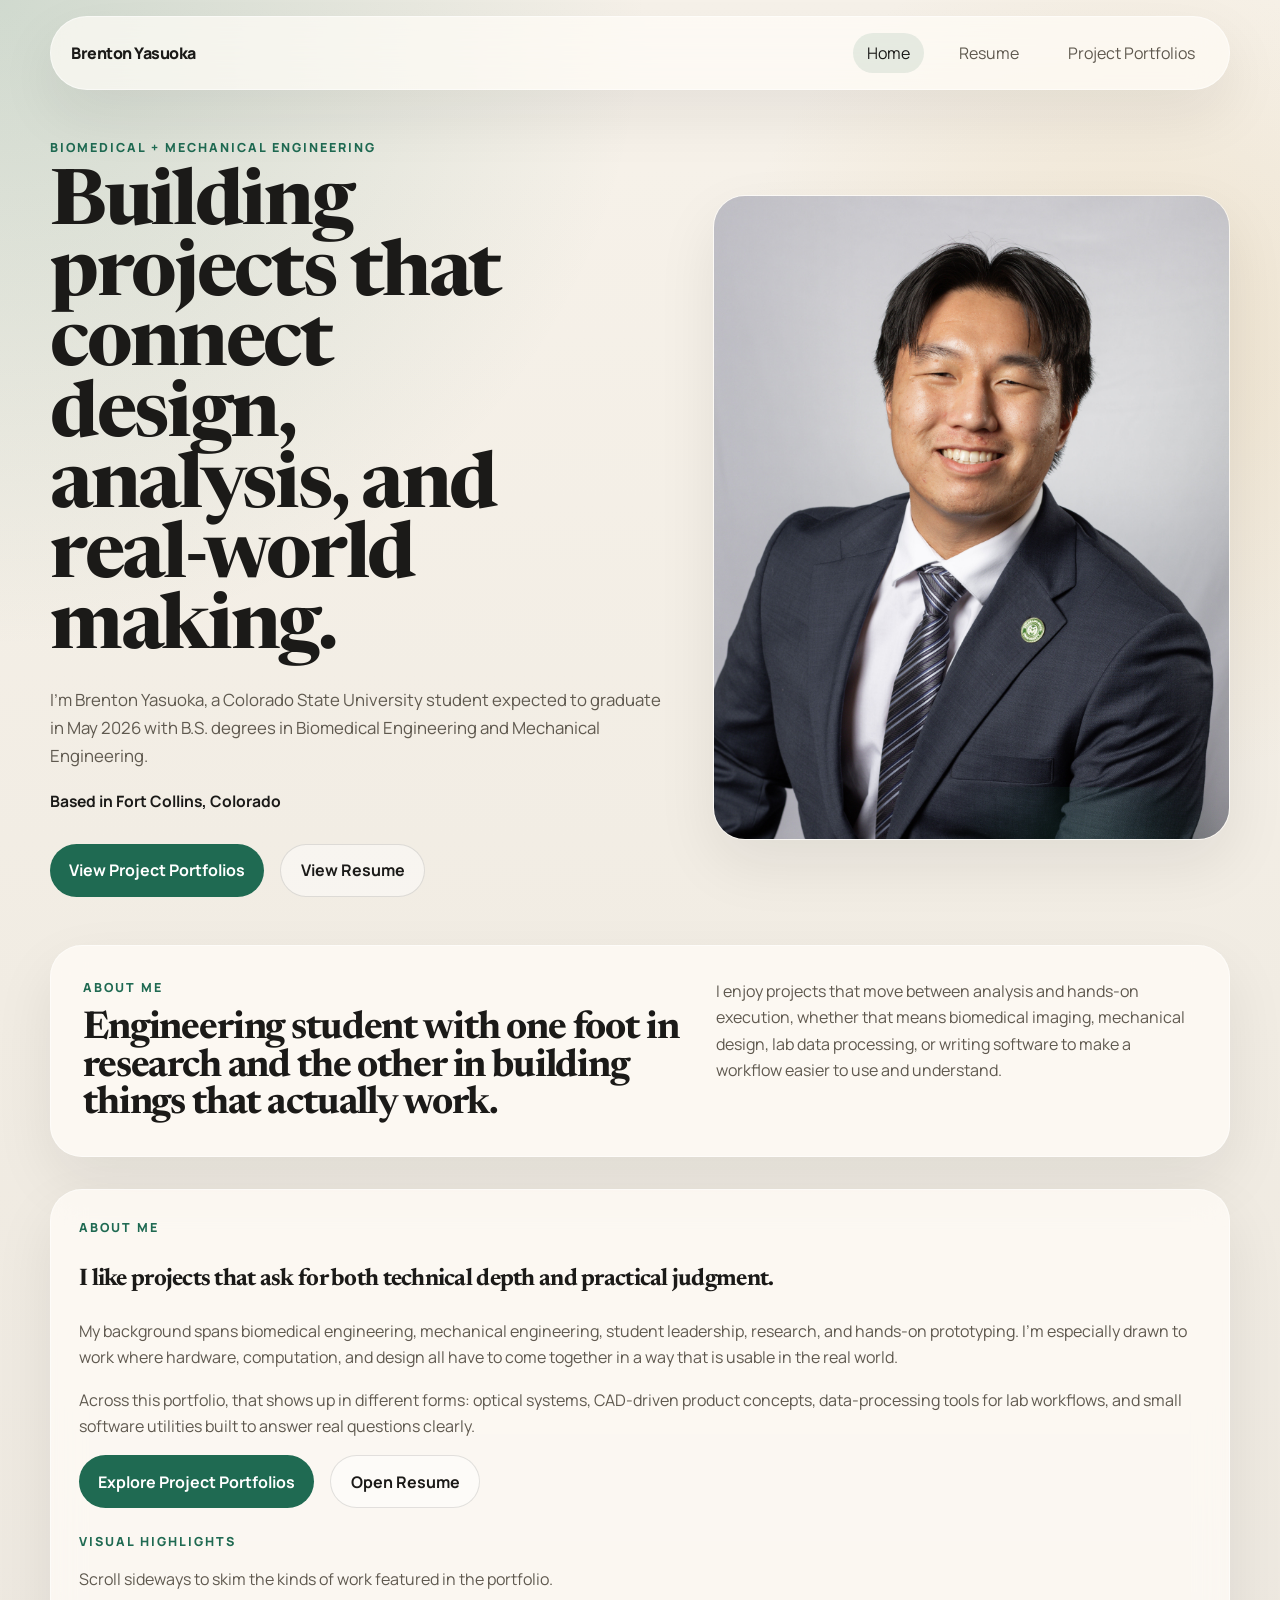
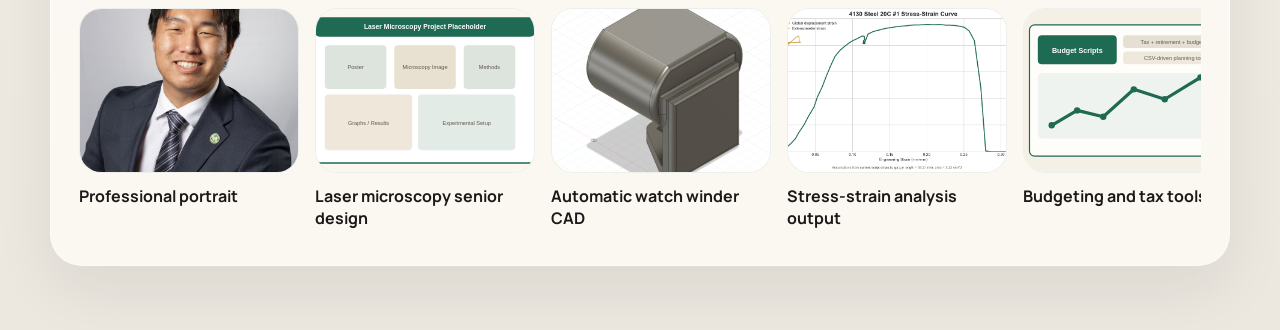
==== index.html @ e3ad14b7 "Initial portfolio site" ====
<!DOCTYPE html>
<html lang="en">
  <head>
    <meta charset="UTF-8" />
    <meta name="viewport" content="width=device-width, initial-scale=1.0" />
    <title>Brenton Yasuoka | Portfolio</title>
    <meta
      name="description"
      content="Engineering portfolio for Brenton Yasuoka featuring biomedical, mechanical, and design projects."
    />
    <link rel="preconnect" href="https://fonts.googleapis.com" />
    <link rel="preconnect" href="https://fonts.gstatic.com" crossorigin />
    <link
      href="https://fonts.googleapis.com/css2?family=Manrope:wght@400;500;700;800&family=Newsreader:opsz,wght@6..72,400;6..72,600&display=swap"
      rel="stylesheet"
    />
    <link rel="stylesheet" href="styles.css" />
  </head>
  <body>
    <div class="site-shell">
      <header class="site-header">
        <a class="brand" href="index.html">Brenton Yasuoka</a>
        <button
          class="menu-toggle"
          type="button"
          aria-expanded="false"
          aria-controls="site-nav"
        >
          Menu
        </button>
        <nav id="site-nav" class="site-nav">
          <a class="is-active" href="index.html">Home</a>
          <a href="resume.html">Resume</a>
          <a href="projects.html">Project Portfolios</a>
        </nav>
      </header>

      <main>
        <section class="hero">
          <div class="hero-copy">
            <p class="eyebrow">Biomedical + Mechanical Engineering</p>
            <h1>Building projects that connect design, analysis, and real-world making.</h1>
            <p class="hero-text">
              I’m Brenton Yasuoka, a Colorado State University student expected to graduate in May 2026
              with B.S. degrees in Biomedical Engineering and Mechanical Engineering.
            </p>
            <p class="hero-location">Based in Fort Collins, Colorado</p>
            <div class="hero-actions">
              <a class="button button-primary" href="projects.html">View Project Portfolios</a>
              <a class="button button-secondary" href="resume.html">View Resume</a>
            </div>
          </div>

          <div class="hero-visual">
            <div class="portrait-frame">
              <img
                src="assets/images/bmes_headshot.jpeg"
                alt="Professional headshot of Brenton Yasuoka"
              />
            </div>
          </div>
        </section>

        <section class="featured-band">
          <div>
            <p class="section-kicker">About Me</p>
            <h2>Engineering student with one foot in research and the other in building things that actually work.</h2>
          </div>
          <p>
            I enjoy projects that move between analysis and hands-on execution, whether that means
            biomedical imaging, mechanical design, lab data processing, or writing software to make a
            workflow easier to use and understand.
          </p>
        </section>

        <section class="about-home panel">
          <div class="about-copy">
            <p class="section-kicker">About Me</p>
            <h2>I like projects that ask for both technical depth and practical judgment.</h2>
            <p>
              My background spans biomedical engineering, mechanical engineering, student leadership,
              research, and hands-on prototyping. I’m especially drawn to work where hardware,
              computation, and design all have to come together in a way that is usable in the real
              world.
            </p>
            <p>
              Across this portfolio, that shows up in different forms: optical systems, CAD-driven
              product concepts, data-processing tools for lab workflows, and small software utilities
              built to answer real questions clearly.
            </p>
            <div class="hero-actions">
              <a class="button button-primary" href="projects.html">Explore Project Portfolios</a>
              <a class="button button-secondary" href="resume.html">Open Resume</a>
            </div>
          </div>

          <div class="image-wheel-panel">
            <p class="section-kicker">Visual Highlights</p>
            <p class="image-wheel-copy">Scroll sideways to skim the kinds of work featured in the portfolio.</p>
            <div class="image-wheel" aria-label="Scrollable gallery of portfolio images">
              <figure class="wheel-card">
                <img
                  src="assets/images/bmes_headshot.jpeg"
                  alt="Professional headshot of Brenton Yasuoka"
                />
                <figcaption>Professional portrait</figcaption>
              </figure>
              <figure class="wheel-card">
                <img
                  src="assets/laser-microscopy-placeholder.svg"
                  alt="Laser microscopy project visual"
                />
                <figcaption>Laser microscopy senior design</figcaption>
              </figure>
              <figure class="wheel-card">
                <img
                  src="project-files/watch-winder/watchWinderImage1.png"
                  alt="Automatic watch winder CAD render"
                />
                <figcaption>Automatic watch winder CAD</figcaption>
              </figure>
              <figure class="wheel-card">
                <img
                  src="assets/images/4130-steel-20c-1-stress-strain.png"
                  alt="Generated 4130 steel stress strain graph"
                />
                <figcaption>Stress-strain analysis output</figcaption>
              </figure>
              <figure class="wheel-card">
                <img
                  src="assets/budget-scripts-placeholder.svg"
                  alt="Budgeting scripts project visual"
                />
                <figcaption>Budgeting and tax tools</figcaption>
              </figure>
            </div>
          </div>
        </section>
      </main>
    </div>

    <script src="script.js"></script>
  </body>
</html>
---- styles.css ----
:root {
  --bg: #f3efe7;
  --surface: rgba(255, 252, 247, 0.78);
  --surface-strong: #fffdf9;
  --text: #1b1a18;
  --muted: #5f594f;
  --line: rgba(27, 26, 24, 0.12);
  --accent: #1f6a52;
  --accent-soft: #d8eee5;
  --shadow: 0 24px 60px rgba(26, 25, 22, 0.08);
  --radius-lg: 32px;
  --radius-md: 20px;
  --radius-sm: 14px;
  --max-width: 1180px;
}

*,
*::before,
*::after {
  box-sizing: border-box;
}

html {
  scroll-behavior: smooth;
}

body {
  margin: 0;
  font-family: "Manrope", sans-serif;
  color: var(--text);
  background:
    radial-gradient(circle at top left, rgba(31, 106, 82, 0.18), transparent 28%),
    radial-gradient(circle at 90% 18%, rgba(203, 165, 91, 0.18), transparent 22%),
    linear-gradient(180deg, #f7f2ea 0%, #f1ece3 52%, #ece7df 100%);
}

img,
video {
  display: block;
  width: 100%;
  border-radius: var(--radius-md);
}

a {
  color: inherit;
  text-decoration: none;
}

p {
  margin: 0;
  line-height: 1.65;
  color: var(--muted);
}

h1,
h2,
h3 {
  margin: 0;
  color: var(--text);
}

h1,
h2 {
  font-family: "Newsreader", serif;
  letter-spacing: -0.03em;
}

.site-shell {
  width: min(calc(100% - 2rem), var(--max-width));
  margin: 0 auto;
  padding-bottom: 4rem;
}

.site-header {
  position: sticky;
  top: 1rem;
  z-index: 10;
  display: flex;
  align-items: center;
  justify-content: space-between;
  gap: 1rem;
  margin-top: 1rem;
  padding: 1rem 1.25rem;
  border: 1px solid rgba(255, 255, 255, 0.5);
  border-radius: 999px;
  background: rgba(255, 252, 247, 0.7);
  backdrop-filter: blur(18px);
  box-shadow: var(--shadow);
}

.brand {
  font-weight: 800;
  letter-spacing: -0.03em;
}

.site-nav {
  display: flex;
  align-items: center;
  gap: 1.25rem;
}

.site-nav a {
  padding: 0.55rem 0.9rem;
  border-radius: 999px;
  color: var(--muted);
  transition: 180ms ease;
}

.site-nav a:hover,
.site-nav a.is-active {
  color: var(--text);
  background: rgba(31, 106, 82, 0.1);
}

.menu-toggle {
  display: none;
  border: 0;
  border-radius: 999px;
  padding: 0.7rem 1rem;
  background: var(--accent);
  color: white;
  font: inherit;
}

.hero,
.featured-band,
.timeline-strip,
.content-page {
  animation: rise 700ms ease both;
}

.hero {
  display: grid;
  grid-template-columns: 1.1fr 0.9fr;
  gap: 2rem;
  align-items: center;
  min-height: calc(100vh - 9rem);
  padding: 3rem 0 2rem;
}

.eyebrow,
.section-kicker,
.project-tag,
.note-label {
  margin-bottom: 0.8rem;
  text-transform: uppercase;
  letter-spacing: 0.16em;
  font-size: 0.78rem;
  font-weight: 800;
  color: var(--accent);
}

.hero h1 {
  max-width: 10ch;
  font-size: clamp(3rem, 6vw, 5.8rem);
  line-height: 0.92;
}

.hero-text {
  max-width: 62ch;
  margin: 1.3rem 0 0;
  font-size: 1.05rem;
}

.hero-location {
  margin: 1.25rem 0 1.8rem;
  font-size: 0.98rem;
  font-weight: 700;
  color: var(--text);
}

.hero-actions {
  display: flex;
  flex-wrap: wrap;
  gap: 1rem;
}

.button {
  display: inline-flex;
  align-items: center;
  justify-content: center;
  min-height: 48px;
  padding: 0.9rem 1.2rem;
  border-radius: 999px;
  font-weight: 700;
}

.button-primary {
  background: var(--accent);
  color: #fff;
}

.button-secondary {
  border: 1px solid var(--line);
  background: rgba(255, 255, 255, 0.45);
}

.hero-visual {
  position: relative;
}

.portrait-frame {
  position: relative;
  overflow: hidden;
  border-radius: var(--radius-lg);
  border: 1px solid rgba(255, 255, 255, 0.6);
  box-shadow: var(--shadow);
}

.portrait-frame::after {
  content: "";
  position: absolute;
  inset: auto -10% -20% 35%;
  height: 180px;
  background: radial-gradient(circle, rgba(31, 106, 82, 0.25), transparent 70%);
}

.floating-note {
  position: absolute;
  left: -1.25rem;
  bottom: 1.5rem;
  max-width: 240px;
  padding: 1rem 1.1rem;
  border-radius: var(--radius-md);
  background: rgba(255, 253, 249, 0.92);
  box-shadow: var(--shadow);
}

.featured-band,
.timeline-strip,
.panel,
.project-card {
  border: 1px solid rgba(255, 255, 255, 0.48);
  background: var(--surface);
  backdrop-filter: blur(16px);
  box-shadow: var(--shadow);
}

.featured-band,
.timeline-strip {
  display: grid;
  grid-template-columns: 1fr 0.8fr;
  gap: 2rem;
  padding: 2rem;
  margin: 1rem 0 2rem;
  border-radius: var(--radius-lg);
}

.featured-band h2,
.timeline-copy h2,
.page-intro h1 {
  font-size: clamp(2rem, 3vw, 3.2rem);
  line-height: 0.98;
}

.project-grid {
  display: grid;
  grid-template-columns: repeat(2, minmax(0, 1fr));
  gap: 1.5rem;
}

.about-home {
  display: grid;
  gap: 1.5rem;
}

.preview-card {
  cursor: default;
}

.section-action {
  display: flex;
  justify-content: center;
  margin: 2rem 0 0;
}

.project-meta-grid {
  display: grid;
  grid-template-columns: repeat(2, minmax(0, 1fr));
  gap: 1.5rem;
  margin-top: 1.5rem;
  align-items: start;
}

.resume-top {
  margin-bottom: 1.5rem;
}

.resume-download h2 {
  margin-bottom: 0.75rem;
}

.resume-layout {
  display: grid;
  grid-template-columns: repeat(2, minmax(0, 1fr));
  gap: 1.5rem;
  margin-top: 1.5rem;
  align-items: start;
}

.resume-section {
  margin-top: 1.5rem;
}

.resume-entry + .resume-entry {
  margin-top: 2rem;
  padding-top: 2rem;
  border-top: 1px solid var(--line);
}

.resume-entry-header {
  display: flex;
  justify-content: space-between;
  gap: 1rem;
  align-items: baseline;
  margin-bottom: 0.85rem;
}

.resume-subhead,
.resume-date {
  margin: 0;
}

.resume-subhead {
  color: var(--text);
  font-weight: 700;
}

.resume-date {
  color: var(--muted);
  font-weight: 700;
  white-space: nowrap;
}

.resume-list li + li {
  margin-top: 0.75rem;
}

.compact-entry h2,
.skills-group h2 {
  font-size: 1.2rem;
}

.skills-group + .skills-group {
  margin-top: 1.5rem;
  padding-top: 1.5rem;
  border-top: 1px solid var(--line);
}

.inline-link {
  color: var(--accent);
  font-weight: 700;
}

.project-card {
  overflow: hidden;
  border-radius: var(--radius-lg);
  transform: translateY(0);
  transition: transform 220ms ease, box-shadow 220ms ease;
}

.project-card:hover {
  transform: translateY(-6px);
  box-shadow: 0 30px 80px rgba(26, 25, 22, 0.14);
}

.project-card-large {
  grid-column: span 2;
  display: grid;
  grid-template-columns: 1.1fr 0.9fr;
}

.project-media {
  min-height: 280px;
}

.project-media img,
.project-media video,
.project-hero-image {
  height: 100%;
  object-fit: cover;
}

.project-body {
  padding: 1.6rem;
}

.project-body h3,
.panel h2 {
  margin-bottom: 0.65rem;
  font-size: 1.5rem;
}

.text-link {
  display: inline-flex;
  align-items: center;
  margin-top: 1rem;
  font-weight: 800;
  color: var(--accent);
}

.timeline-list {
  display: grid;
  gap: 1rem;
}

.timeline-item {
  display: grid;
  grid-template-columns: auto 1fr;
  gap: 1rem;
  align-items: start;
}

.timeline-item span {
  display: inline-flex;
  width: 2.5rem;
  height: 2.5rem;
  align-items: center;
  justify-content: center;
  border-radius: 999px;
  background: var(--accent-soft);
  color: var(--accent);
  font-weight: 800;
}

.content-page {
  padding: 3rem 0 2rem;
}

.content-page > section + section {
  margin-top: 1.5rem;
}

.page-intro {
  margin-bottom: 2rem;
}

.two-column {
  display: grid;
  grid-template-columns: repeat(2, minmax(0, 1fr));
  gap: 1.5rem;
  align-items: start;
}

.panel {
  padding: 1.75rem;
  border-radius: var(--radius-lg);
}

.panel > :first-child {
  margin-top: 0;
}

.panel > :last-child {
  margin-bottom: 0;
}

.accent-panel {
  background:
    linear-gradient(135deg, rgba(31, 106, 82, 0.12), rgba(255, 253, 249, 0.88)),
    var(--surface);
}

.full-width-panel {
  margin-top: 1.5rem;
}

.clean-list {
  margin: 0;
  padding-left: 1.25rem;
  color: var(--muted);
}

.clean-list li + li {
  margin-top: 0.65rem;
}

.project-hero {
  display: grid;
  grid-template-columns: 1fr 420px;
  gap: 1.5rem;
  align-items: center;
}

.case-grid {
  display: grid;
  grid-template-columns: repeat(2, minmax(0, 1fr));
  gap: 1rem 1.5rem;
}

.detail-grid {
  display: grid;
  grid-template-columns: repeat(2, minmax(0, 1fr));
  gap: 1.25rem 1.5rem;
}

.artifact-links {
  display: flex;
  flex-wrap: wrap;
  gap: 0.9rem;
  margin-top: 0.5rem;
}

.stacked-links {
  flex-direction: column;
  align-items: flex-start;
}

.about-copy {
  display: grid;
  gap: 1rem;
}

.image-wheel-panel {
  overflow: hidden;
}

.image-wheel-copy {
  margin-bottom: 1rem;
}

.image-wheel {
  display: grid;
  grid-auto-flow: column;
  grid-auto-columns: minmax(220px, 300px);
  gap: 1rem;
  overflow-x: auto;
  padding-bottom: 0.5rem;
  scroll-snap-type: x proximity;
}

.image-wheel::-webkit-scrollbar {
  height: 10px;
}

.image-wheel::-webkit-scrollbar-thumb {
  background: rgba(31, 106, 82, 0.3);
  border-radius: 999px;
}

.wheel-card {
  margin: 0;
  scroll-snap-align: start;
}

.wheel-card img {
  aspect-ratio: 4 / 3;
  object-fit: cover;
  border-radius: 22px;
  border: 1px solid rgba(31, 106, 82, 0.08);
  background: rgba(255, 255, 255, 0.55);
}

.wheel-card figcaption {
  margin-top: 0.75rem;
  color: var(--text);
  font-weight: 700;
}

.budget-form {
  display: grid;
  grid-template-columns: repeat(3, minmax(0, 1fr));
  gap: 1rem;
  align-items: end;
  margin-top: 1rem;
}

.field {
  display: grid;
  gap: 0.45rem;
}

.field span {
  font-weight: 700;
  color: var(--text);
}

.field input,
.field select {
  width: 100%;
  min-height: 48px;
  padding: 0.85rem 1rem;
  border: 1px solid var(--line);
  border-radius: 16px;
  background: rgba(255, 255, 255, 0.65);
  color: var(--text);
  font: inherit;
}

.form-status {
  min-height: 1.5rem;
  margin-top: 0.9rem;
  color: var(--accent);
  font-weight: 700;
}

.budget-results {
  display: grid;
  grid-template-columns: repeat(3, minmax(0, 1fr));
  gap: 1rem;
  margin-top: 1rem;
}

.result-card {
  padding: 1rem 1.1rem;
  border: 1px solid rgba(31, 106, 82, 0.16);
  border-radius: 20px;
  background: rgba(255, 255, 255, 0.5);
}

.result-card span {
  display: block;
  margin-bottom: 0.35rem;
  color: var(--muted);
  font-size: 0.92rem;
}

.result-card strong {
  color: var(--text);
  font-size: 1.15rem;
}

@keyframes rise {
  from {
    opacity: 0;
    transform: translateY(18px);
  }

  to {
    opacity: 1;
    transform: translateY(0);
  }
}

@media (max-width: 900px) {
  .hero,
  .featured-band,
  .timeline-strip,
  .project-card-large,
  .two-column,
  .resume-layout,
  .project-meta-grid,
  .project-hero,
  .case-grid,
  .detail-grid,
  .budget-form,
  .budget-results,
  .project-grid {
    grid-template-columns: 1fr;
  }

  .hero {
    min-height: auto;
    padding-top: 2rem;
  }

  .project-card-large {
    grid-column: auto;
  }

  .floating-note {
    position: static;
    margin-top: 1rem;
  }

  .resume-entry-header {
    flex-direction: column;
    align-items: flex-start;
  }

  .resume-date {
    white-space: normal;
  }
}

@media (max-width: 720px) {
  .site-shell {
    width: min(calc(100% - 1rem), var(--max-width));
  }

  .site-header {
    align-items: flex-start;
    border-radius: 28px;
  }

  .menu-toggle {
    display: inline-flex;
  }

  .site-nav {
    position: absolute;
    top: calc(100% + 0.75rem);
    left: 0;
    right: 0;
    display: none;
    flex-direction: column;
    align-items: stretch;
    padding: 0.8rem;
    border-radius: 24px;
    background: rgba(255, 252, 247, 0.95);
    box-shadow: var(--shadow);
  }

  .site-nav.is-open {
    display: flex;
  }

  .hero h1 {
    max-width: none;
  }
}
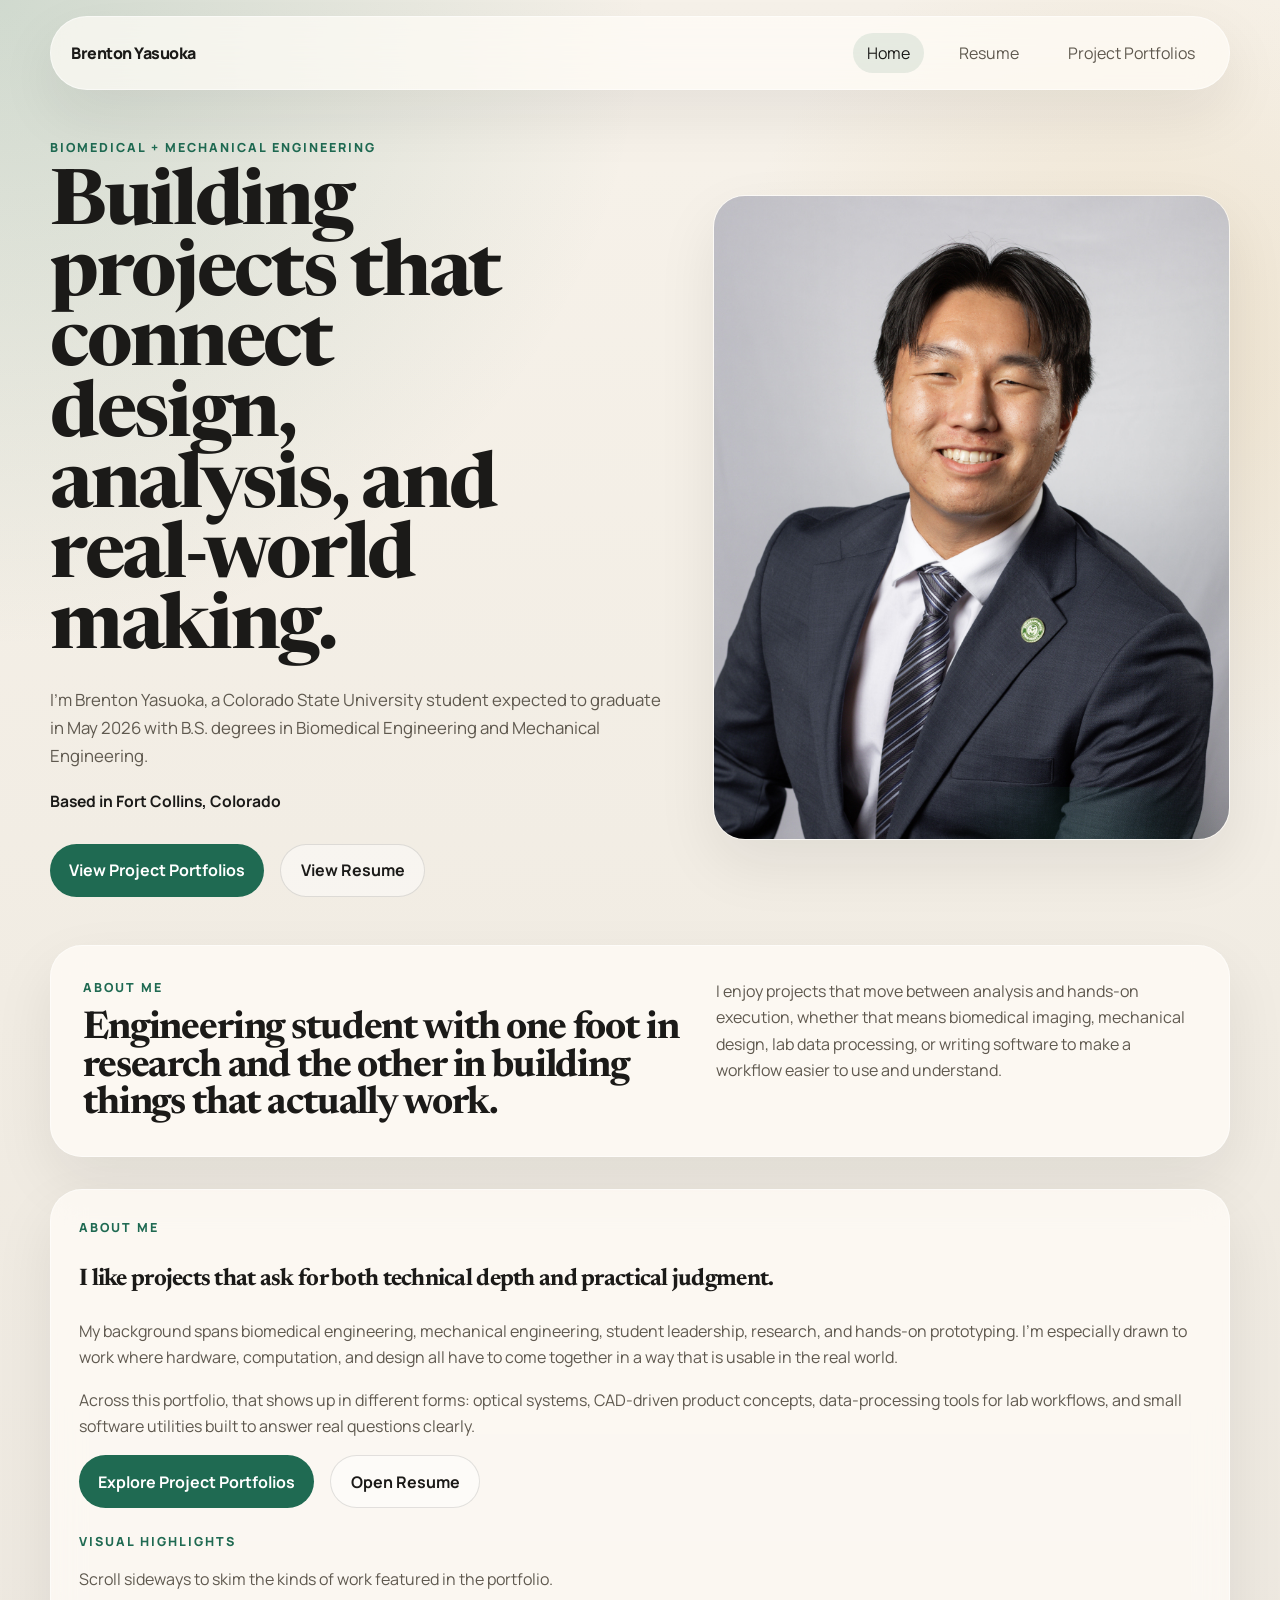
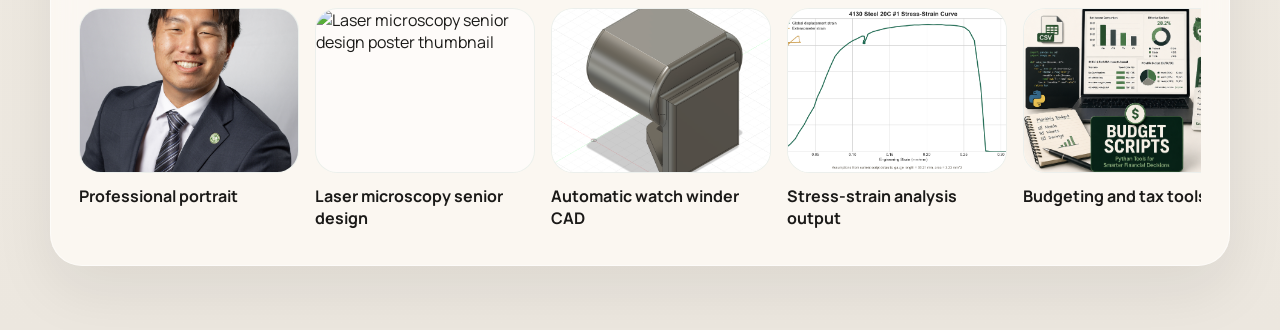
==== commit f1193429: "Add project thumbnails and budget header image" ====
--- a/index.html
+++ b/index.html
@@ -107,8 +107,8 @@
               </figure>
               <figure class="wheel-card">
                 <img
-                  src="assets/laser-microscopy-placeholder.svg"
-                  alt="Laser microscopy project visual"
+                  src="project-files/laser-microscopy-sr-design/Edays poster thumbnail.png"
+                  alt="Laser microscopy senior design poster thumbnail"
                 />
                 <figcaption>Laser microscopy senior design</figcaption>
               </figure>
@@ -128,8 +128,8 @@
               </figure>
               <figure class="wheel-card">
                 <img
-                  src="assets/budget-scripts-placeholder.svg"
-                  alt="Budgeting scripts project visual"
+                  src="project-files/budget-scripts/BudgetScriptThumbnail.png"
+                  alt="Budget scripts project thumbnail"
                 />
                 <figcaption>Budgeting and tax tools</figcaption>
               </figure>
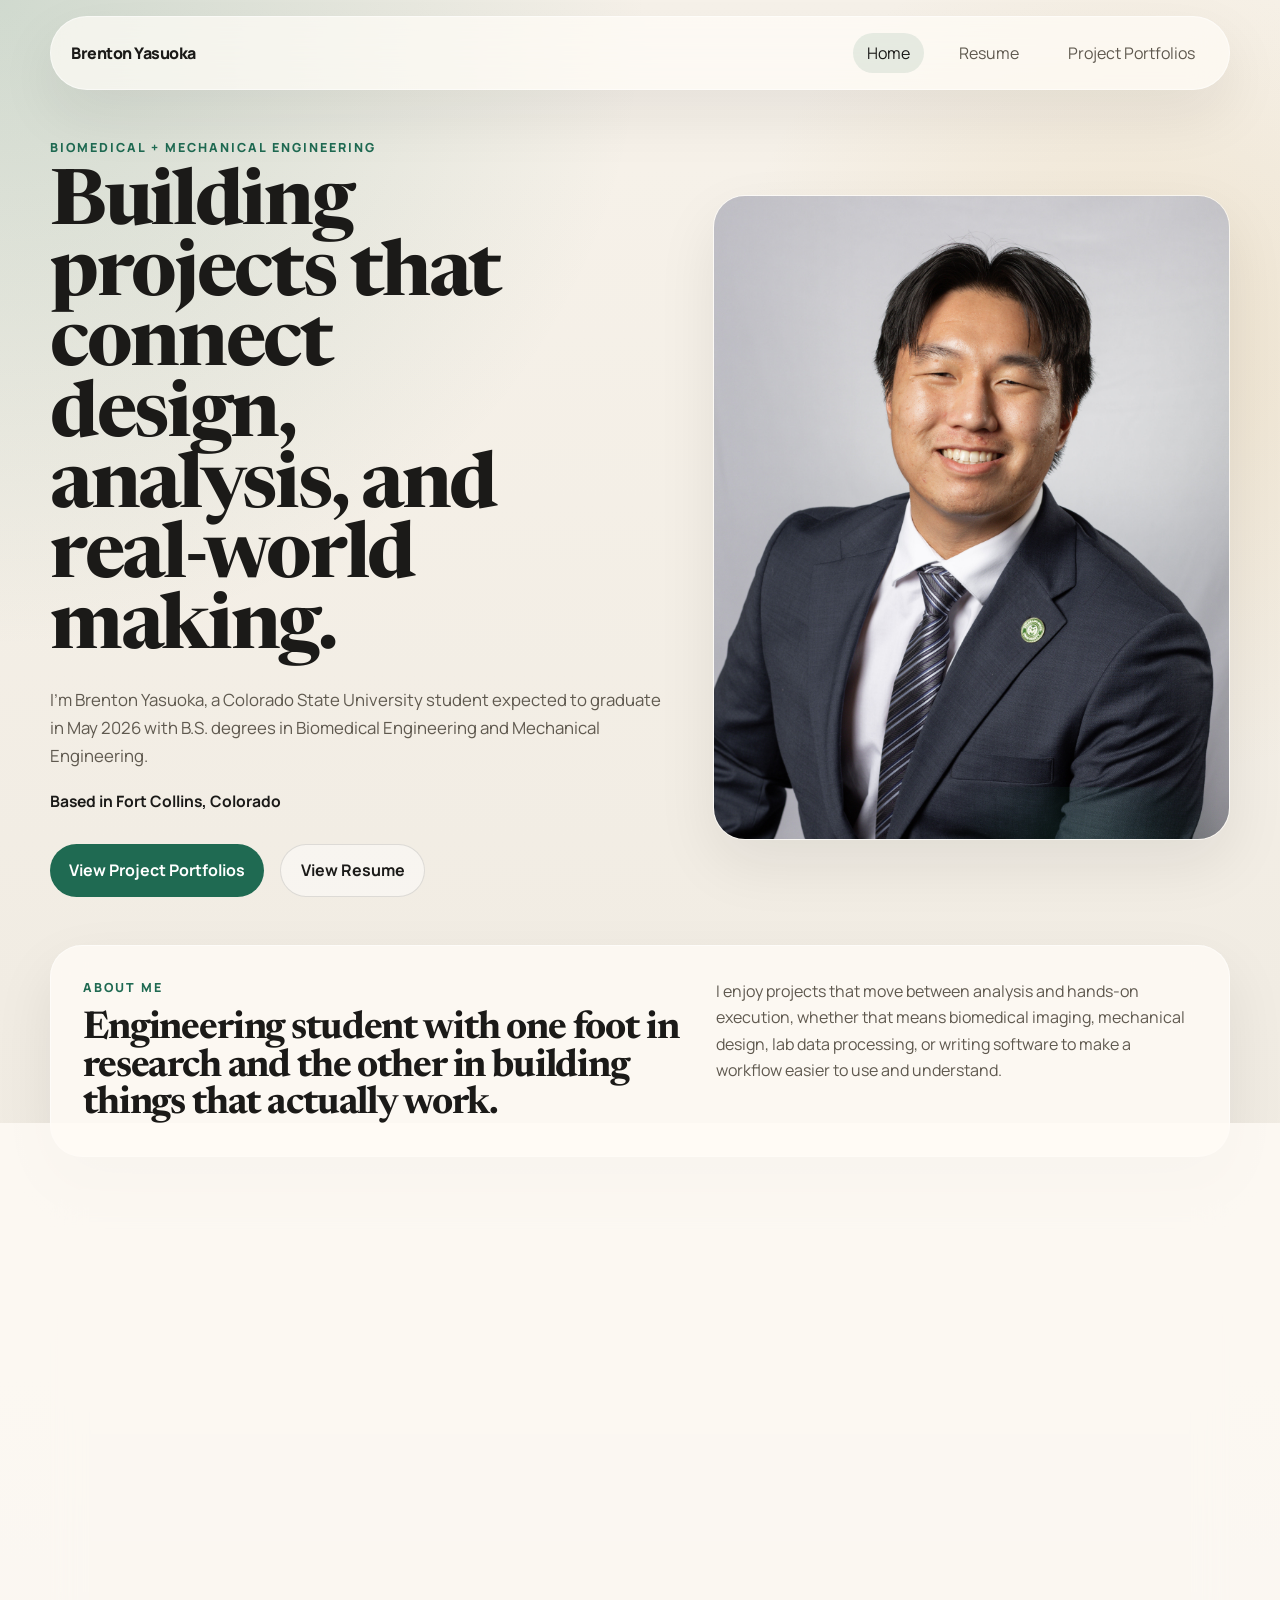
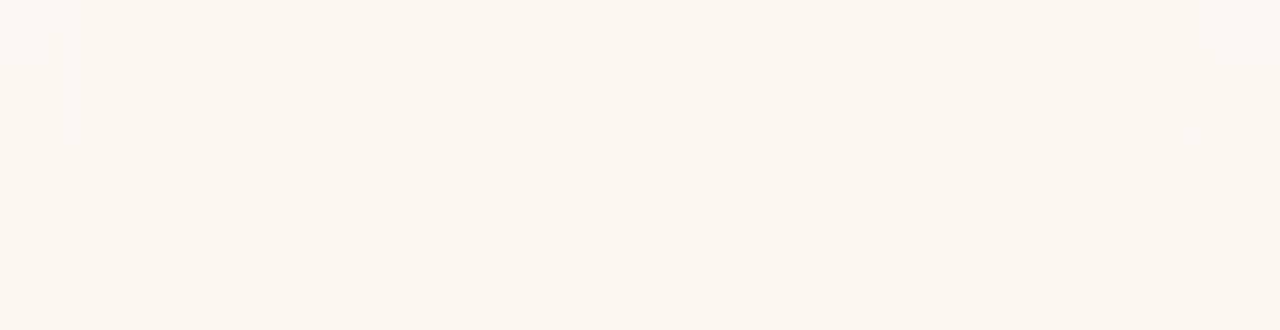
==== commit 34fefa9e: "Show new projects on homepage and portfolio grid" ====
--- a/index.html
+++ b/index.html
@@ -121,6 +121,13 @@
               </figure>
               <figure class="wheel-card">
                 <img
+                  src="assets/images/kodak-respooler-hero.JPG"
+                  alt="Kodak thermal ribbon respooler machine"
+                />
+                <figcaption>Kodak thermal ribbon respooler</figcaption>
+              </figure>
+              <figure class="wheel-card">
+                <img
                   src="assets/images/4130-steel-20c-1-stress-strain.png"
                   alt="Generated 4130 steel stress strain graph"
                 />
@@ -133,6 +140,20 @@
                 />
                 <figcaption>Budgeting and tax tools</figcaption>
               </figure>
+              <figure class="wheel-card">
+                <img
+                  src="assets/images/hulk-smash-preview.png"
+                  alt="Hulk Smash can crusher project preview"
+                />
+                <figcaption>Hulk Smash can crusher</figcaption>
+              </figure>
+              <figure class="wheel-card">
+                <img
+                  src="assets/images/rc-boat-preview.png"
+                  alt="RC battle boat project preview"
+                />
+                <figcaption>RC battle boat</figcaption>
+              </figure>
             </div>
           </div>
         </section>
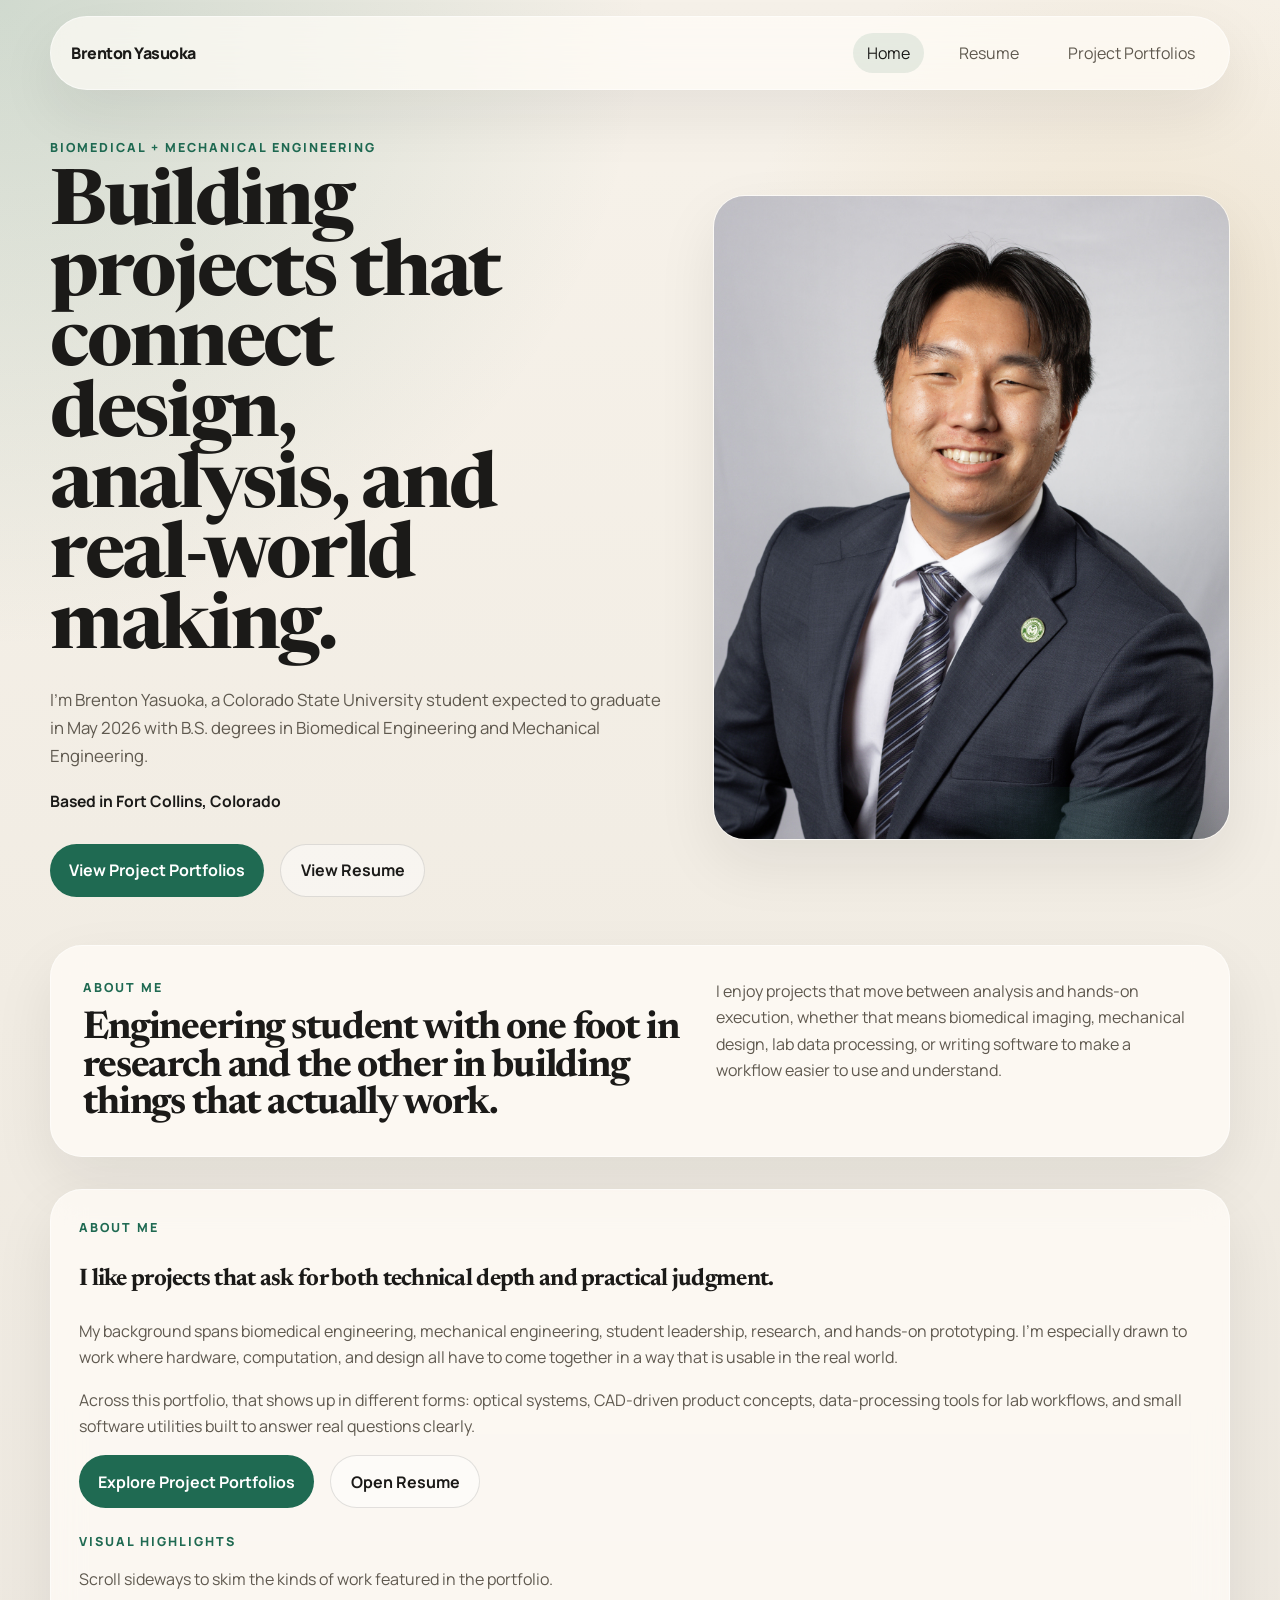
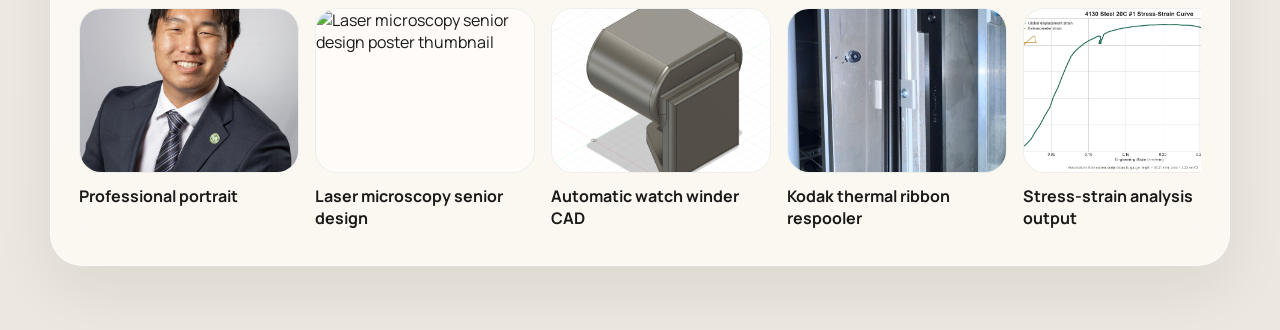
==== commit 7b6ec15c: "Link homepage project strip into portfolio grid" ====
--- a/index.html
+++ b/index.html
@@ -106,53 +106,67 @@
                 <figcaption>Professional portrait</figcaption>
               </figure>
               <figure class="wheel-card">
-                <img
-                  src="project-files/laser-microscopy-sr-design/Edays poster thumbnail.png"
-                  alt="Laser microscopy senior design poster thumbnail"
-                />
-                <figcaption>Laser microscopy senior design</figcaption>
+                <a class="wheel-card-link" href="projects.html#laser-microscopy">
+                  <img
+                    src="project-files/laser-microscopy-sr-design/Edays poster thumbnail.png"
+                    alt="Laser microscopy senior design poster thumbnail"
+                  />
+                  <figcaption>Laser microscopy senior design</figcaption>
+                </a>
               </figure>
               <figure class="wheel-card">
-                <img
-                  src="project-files/watch-winder/watchWinderImage1.png"
-                  alt="Automatic watch winder CAD render"
-                />
-                <figcaption>Automatic watch winder CAD</figcaption>
+                <a class="wheel-card-link" href="projects.html#watch-winder">
+                  <img
+                    src="project-files/watch-winder/watchWinderImage1.png"
+                    alt="Automatic watch winder CAD render"
+                  />
+                  <figcaption>Automatic watch winder CAD</figcaption>
+                </a>
               </figure>
               <figure class="wheel-card">
-                <img
-                  src="assets/images/kodak-respooler-hero.JPG"
-                  alt="Kodak thermal ribbon respooler machine"
-                />
-                <figcaption>Kodak thermal ribbon respooler</figcaption>
+                <a class="wheel-card-link" href="projects.html#kodak-respooler">
+                  <img
+                    src="assets/images/kodak-respooler-hero.JPG"
+                    alt="Kodak thermal ribbon respooler machine"
+                  />
+                  <figcaption>Kodak thermal ribbon respooler</figcaption>
+                </a>
               </figure>
               <figure class="wheel-card">
-                <img
-                  src="assets/images/4130-steel-20c-1-stress-strain.png"
-                  alt="Generated 4130 steel stress strain graph"
-                />
-                <figcaption>Stress-strain analysis output</figcaption>
+                <a class="wheel-card-link" href="projects.html#labview-stress-strain">
+                  <img
+                    src="assets/images/4130-steel-20c-1-stress-strain.png"
+                    alt="Generated 4130 steel stress strain graph"
+                  />
+                  <figcaption>Stress-strain analysis output</figcaption>
+                </a>
               </figure>
               <figure class="wheel-card">
-                <img
-                  src="project-files/budget-scripts/BudgetScriptThumbnail.png"
-                  alt="Budget scripts project thumbnail"
-                />
-                <figcaption>Budgeting and tax tools</figcaption>
+                <a class="wheel-card-link" href="projects.html#budget-scripts">
+                  <img
+                    src="project-files/budget-scripts/BudgetScriptThumbnail.png"
+                    alt="Budget scripts project thumbnail"
+                  />
+                  <figcaption>Budgeting and tax tools</figcaption>
+                </a>
               </figure>
               <figure class="wheel-card">
-                <img
-                  src="assets/images/hulk-smash-preview.png"
-                  alt="Hulk Smash can crusher project preview"
-                />
-                <figcaption>Hulk Smash can crusher</figcaption>
+                <a class="wheel-card-link" href="projects.html#hulk-smash-can-crusher">
+                  <img
+                    src="assets/images/hulk-smash-preview.png"
+                    alt="Hulk Smash can crusher project preview"
+                  />
+                  <figcaption>Hulk Smash can crusher</figcaption>
+                </a>
               </figure>
               <figure class="wheel-card">
-                <img
-                  src="assets/images/rc-boat-preview.png"
-                  alt="RC battle boat project preview"
-                />
-                <figcaption>RC battle boat</figcaption>
+                <a class="wheel-card-link" href="projects.html#rc-boat">
+                  <img
+                    src="assets/images/rc-boat-preview.png"
+                    alt="RC battle boat project preview"
+                  />
+                  <figcaption>RC battle boat</figcaption>
+                </a>
               </figure>
             </div>
           </div>
--- a/styles.css
+++ b/styles.css
@@ -357,6 +357,13 @@
   border-radius: var(--radius-lg);
   transform: translateY(0);
   transition: transform 220ms ease, box-shadow 220ms ease;
+  scroll-margin-top: 7rem;
+}
+
+.wheel-card-link {
+  display: block;
+  color: inherit;
+  text-decoration: none;
 }
 
 .project-card:hover {
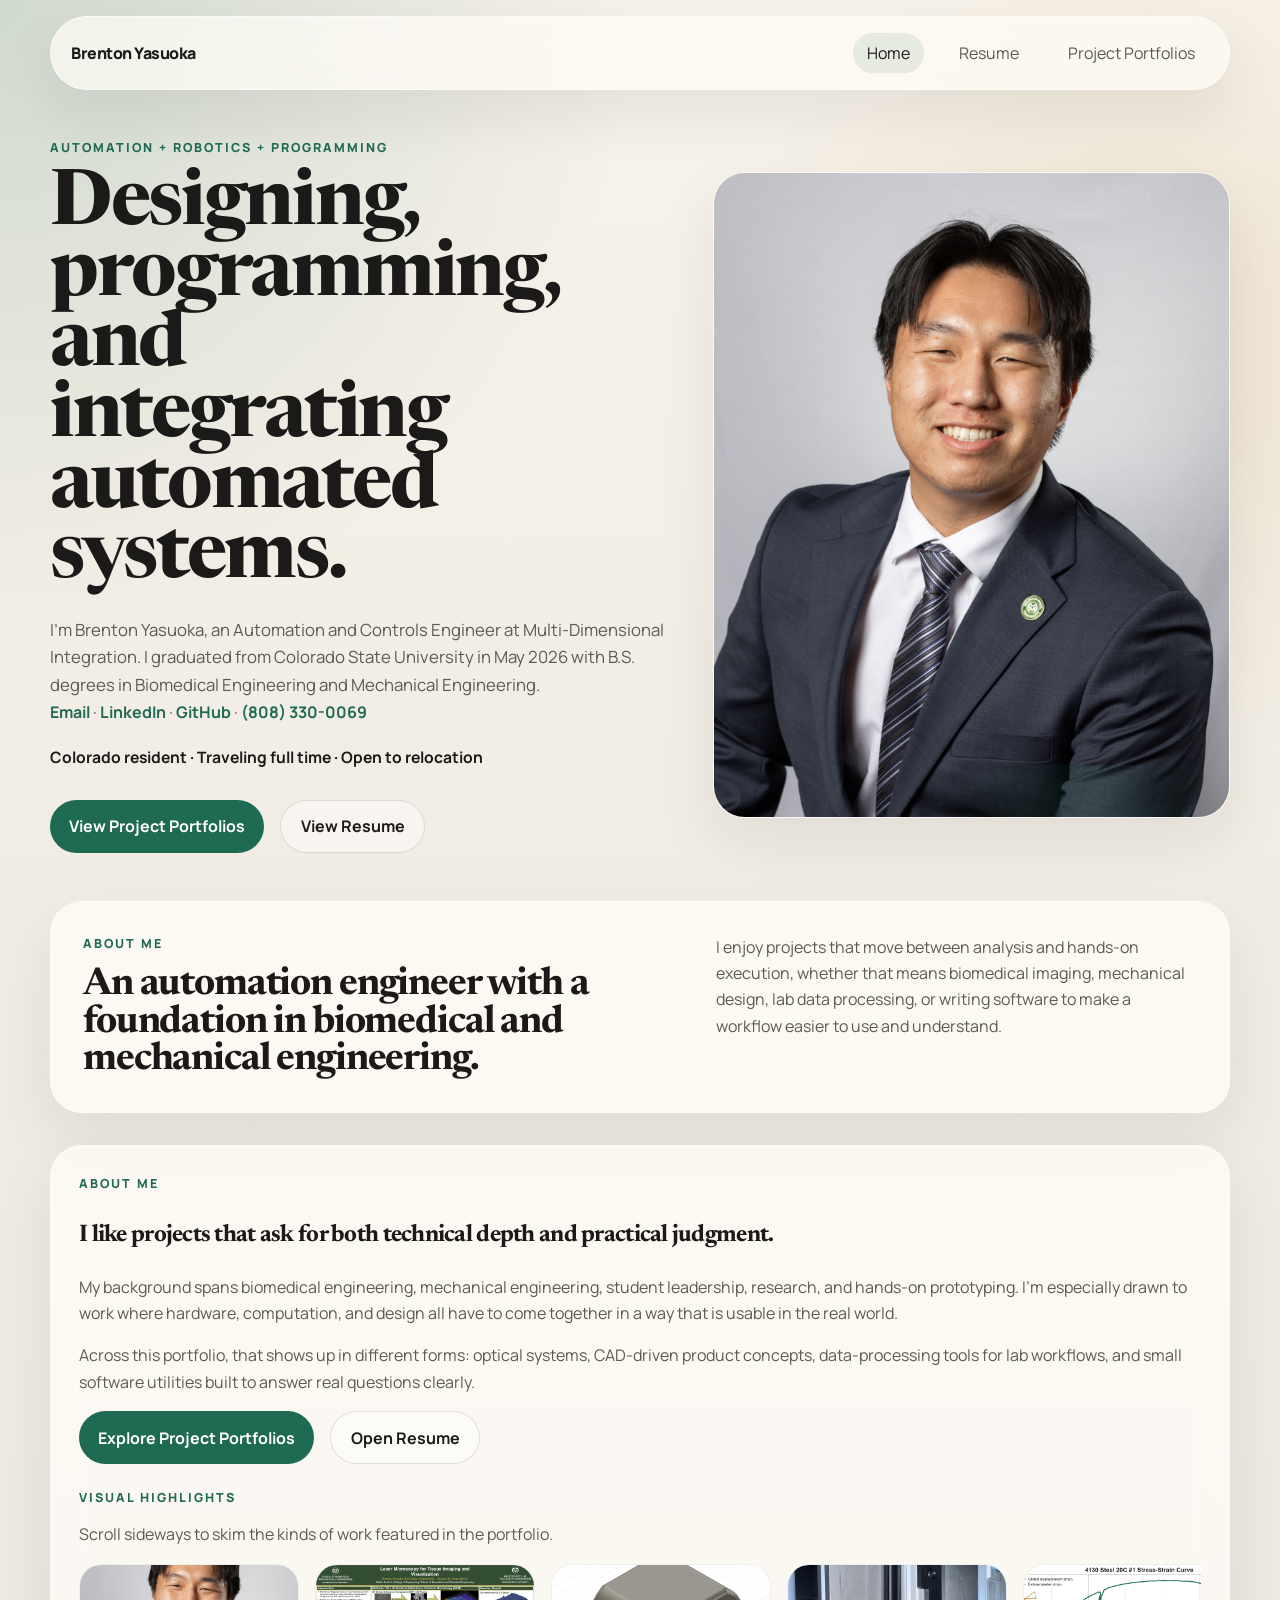
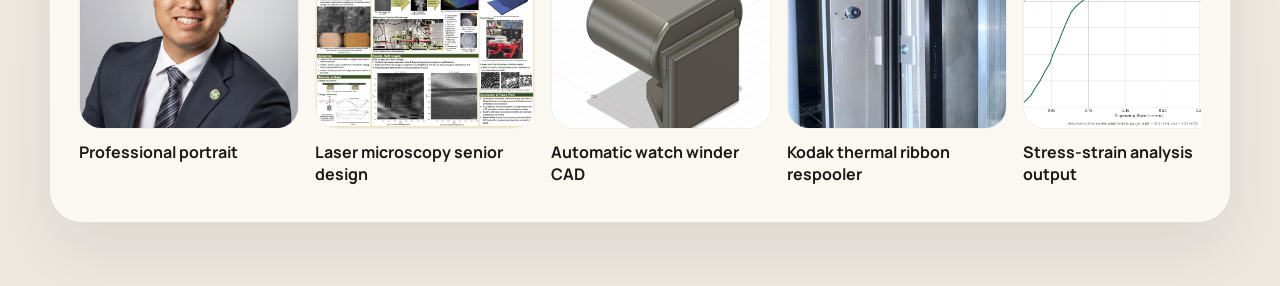
==== commit 105634f5: "Update professional profile and project outcomes from owner feedback" ====
--- a/index.html
+++ b/index.html
@@ -6,7 +6,7 @@
     <title>Brenton Yasuoka | Portfolio</title>
     <meta
       name="description"
-      content="Engineering portfolio for Brenton Yasuoka featuring biomedical, mechanical, and design projects."
+      content="Brenton Yasuoka, Automation and Controls Engineer. Projects in automation, robotics, programming, and mechanical design."
     />
     <link rel="preconnect" href="https://fonts.googleapis.com" />
     <link rel="preconnect" href="https://fonts.gstatic.com" crossorigin />
@@ -38,13 +38,13 @@
       <main>
         <section class="hero">
           <div class="hero-copy">
-            <p class="eyebrow">Biomedical + Mechanical Engineering</p>
-            <h1>Building projects that connect design, analysis, and real-world making.</h1>
+            <p class="eyebrow">Automation + Robotics + Programming</p>
+            <h1>Designing, programming, and integrating automated systems.</h1>
             <p class="hero-text">
-              I’m Brenton Yasuoka, a Colorado State University student expected to graduate in May 2026
+              I’m Brenton Yasuoka, an Automation and Controls Engineer at Multi-Dimensional Integration. I graduated from Colorado State University in May 2026
               with B.S. degrees in Biomedical Engineering and Mechanical Engineering.
             </p>
-            <p class="hero-location">Based in Fort Collins, Colorado</p>
+            <p><a class="inline-link" href="mailto:brenton.yasuoka@gmail.com">Email</a> · <a class="inline-link" href="https://www.linkedin.com/in/byasuoka/">LinkedIn</a> · <a class="inline-link" href="https://github.com/BYasuoka">GitHub</a> · <a class="inline-link" href="tel:+18083300069">(808) 330-0069</a></p><p class="hero-location">Colorado resident · Traveling full time · Open to relocation</p>
             <div class="hero-actions">
               <a class="button button-primary" href="projects.html">View Project Portfolios</a>
               <a class="button button-secondary" href="resume.html">View Resume</a>
@@ -64,7 +64,7 @@
         <section class="featured-band">
           <div>
             <p class="section-kicker">About Me</p>
-            <h2>Engineering student with one foot in research and the other in building things that actually work.</h2>
+            <h2>An automation engineer with a foundation in biomedical and mechanical engineering.</h2>
           </div>
           <p>
             I enjoy projects that move between analysis and hands-on execution, whether that means
@@ -108,7 +108,7 @@
               <figure class="wheel-card">
                 <a class="wheel-card-link" href="projects.html#laser-microscopy">
                   <img
-                    src="project-files/laser-microscopy-sr-design/Edays poster thumbnail.png"
+                    src="assets/images/laser-microscopy-preview.jpg"
                     alt="Laser microscopy senior design poster thumbnail"
                   />
                   <figcaption>Laser microscopy senior design</figcaption>
--- a/styles.css
+++ b/styles.css
@@ -600,6 +600,8 @@
   color: var(--accent);
   font-weight: 700;
 }
+
+.budget-results[hidden] { display: none; }
 
 .budget-results {
   display: grid;
